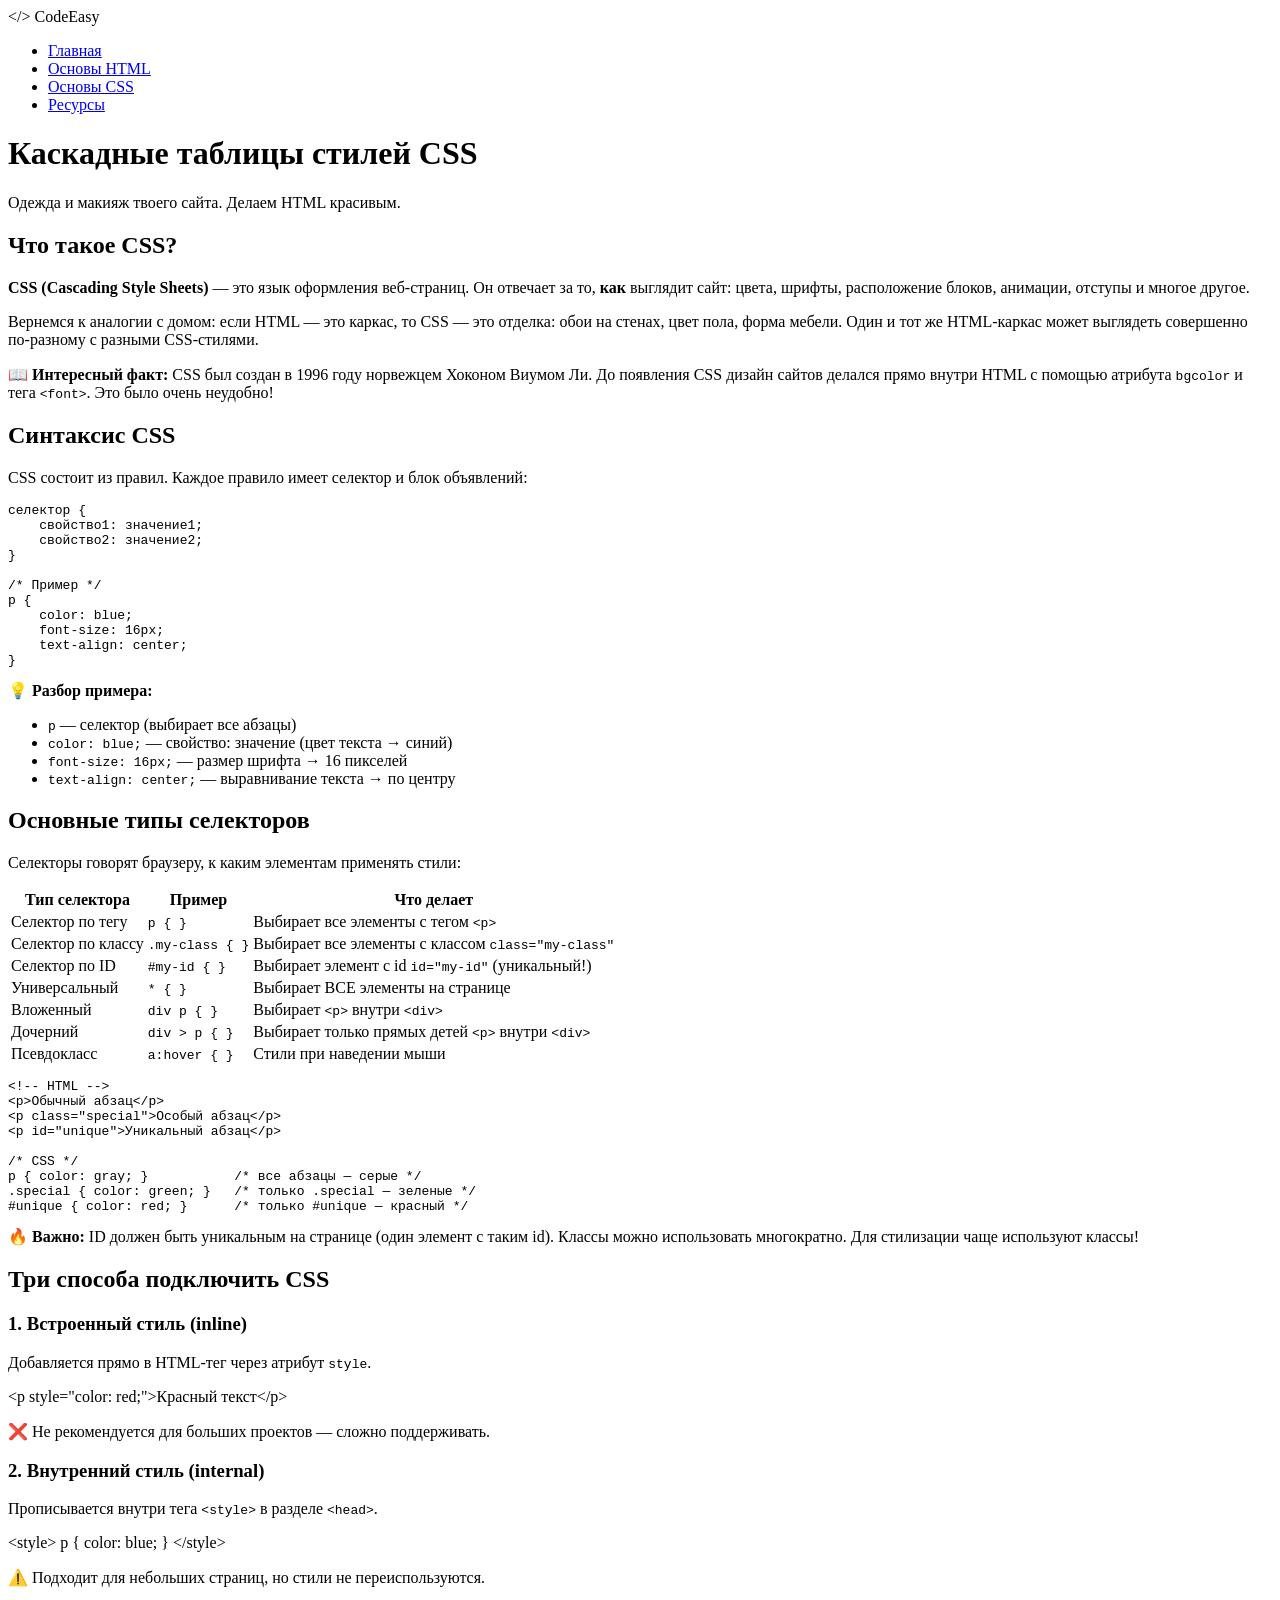
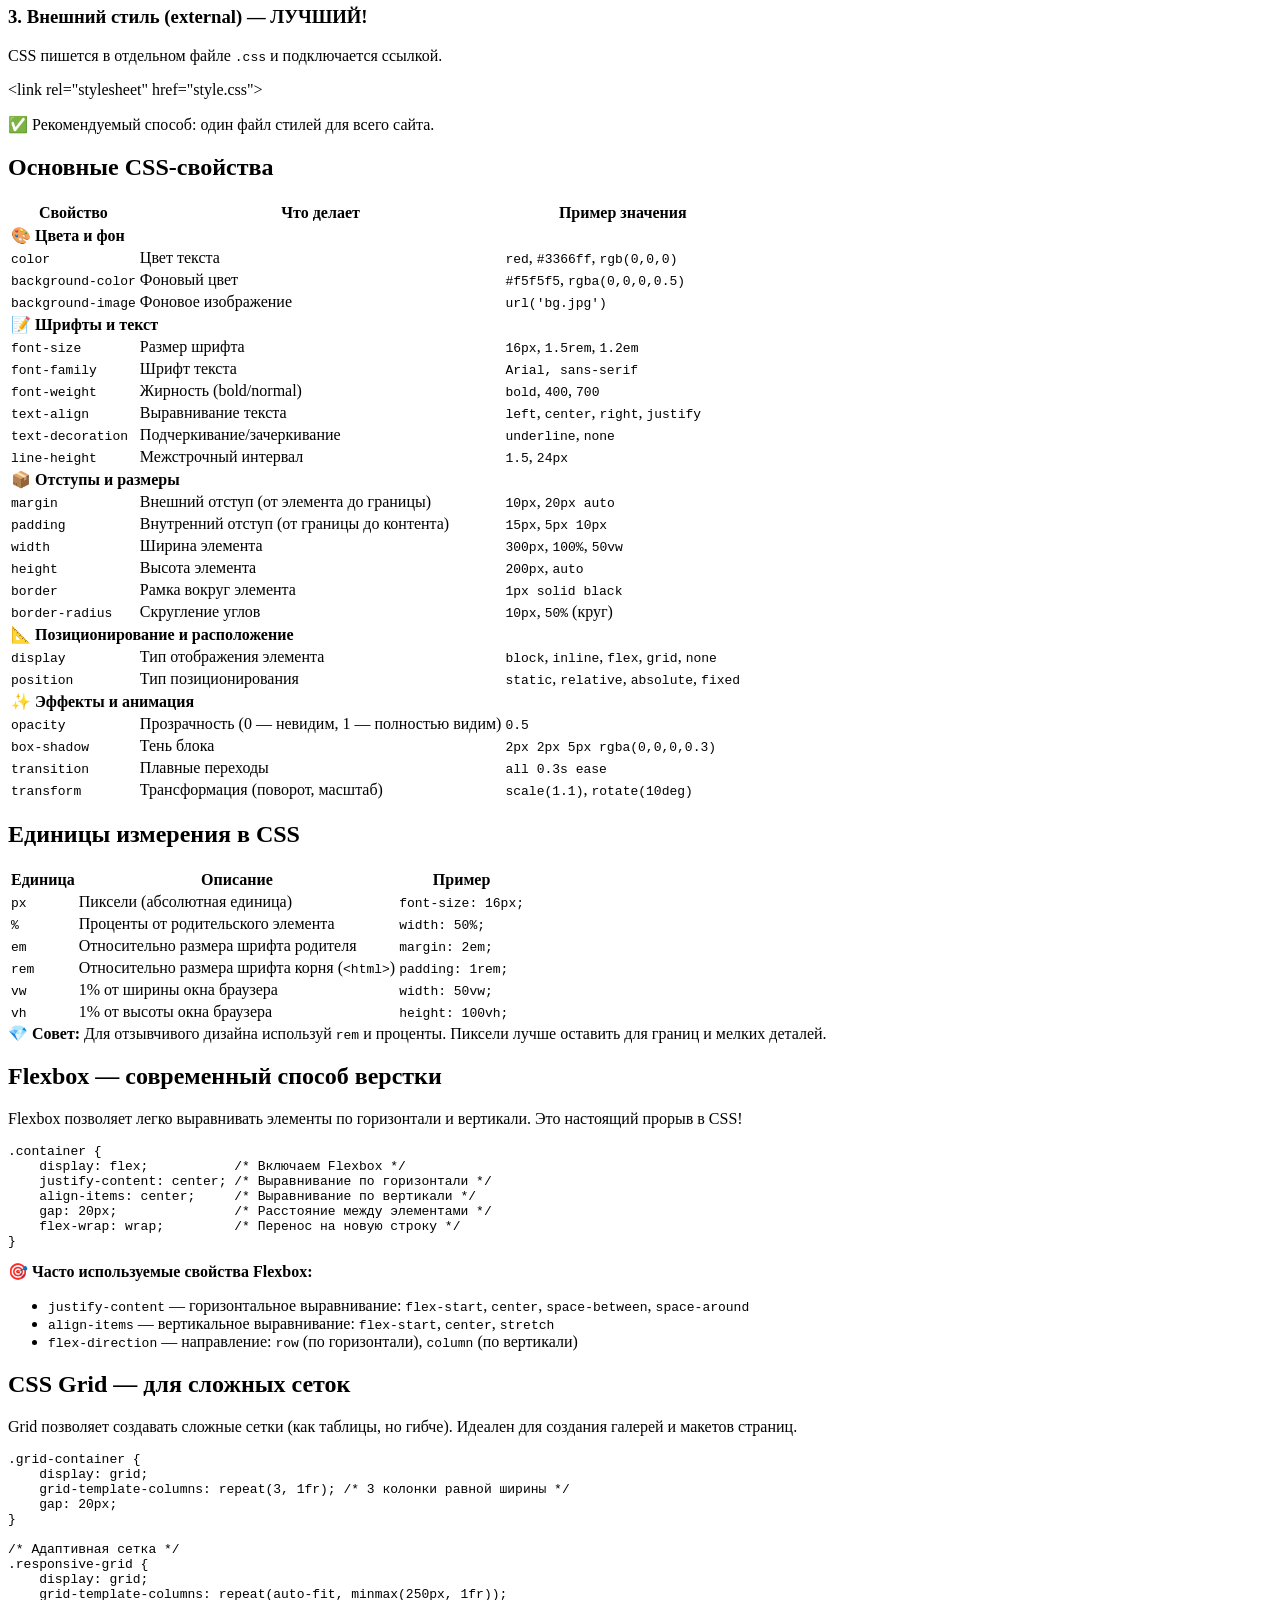
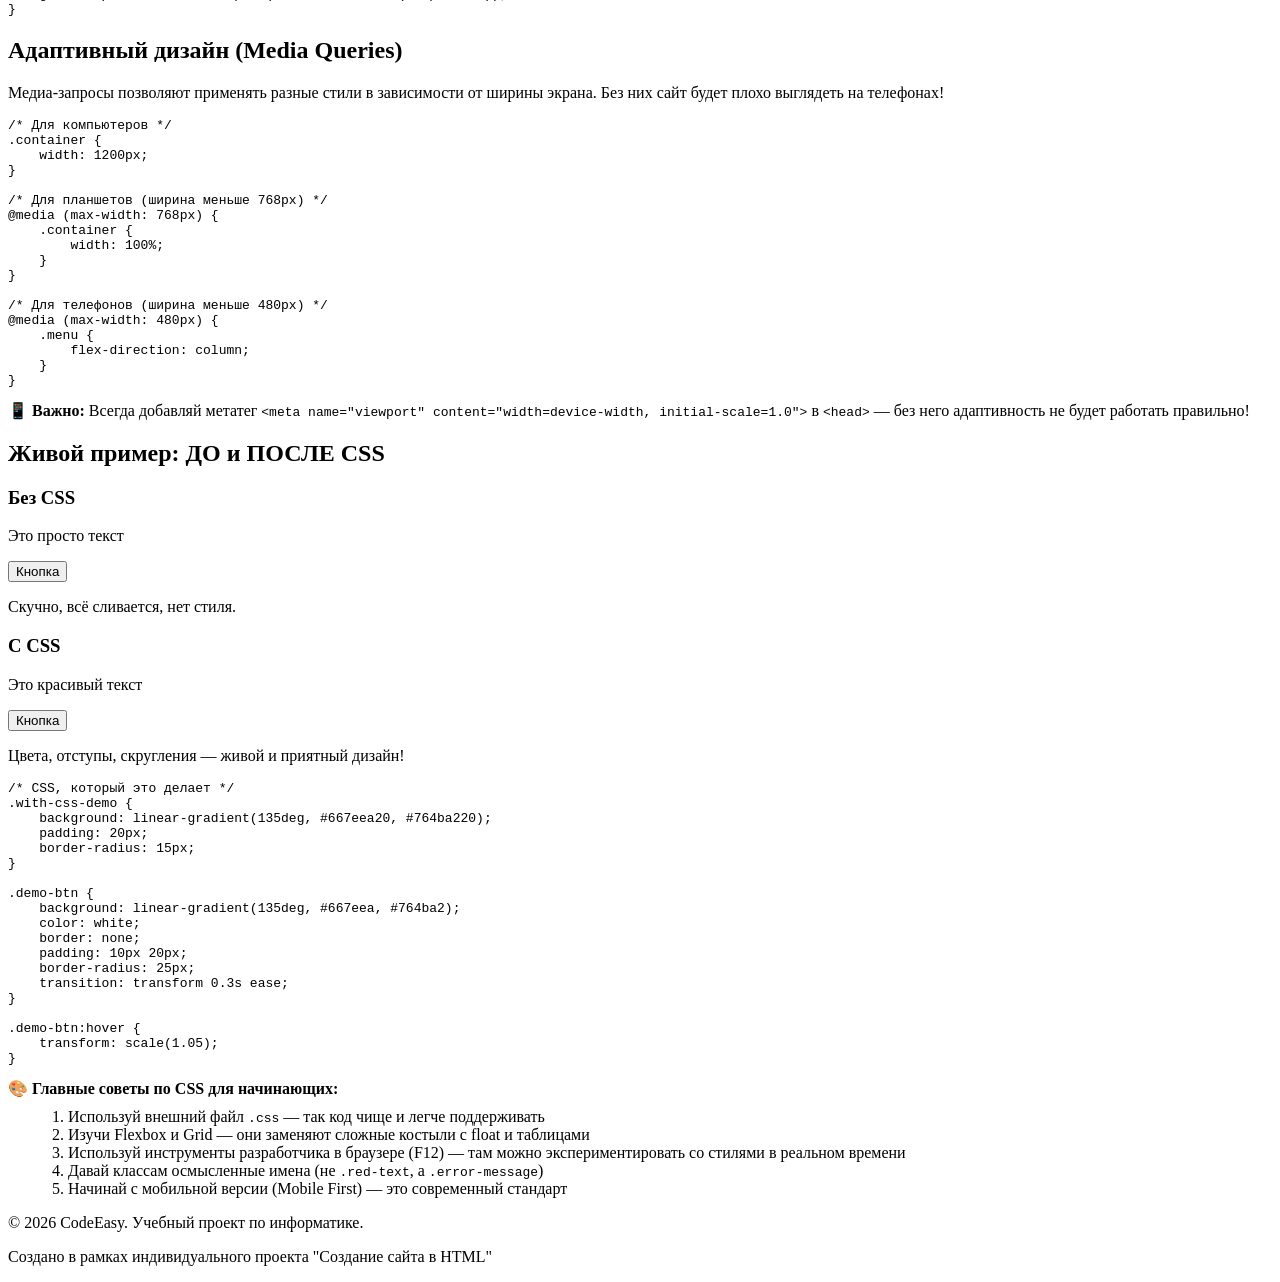
==== css-basics.html @ f3767b98 "Add files via upload" ====
<!DOCTYPE html>
<html lang="ru">
<head>
    <meta charset="UTF-8">
    <meta name="viewport" content="width=device-width, initial-scale=1.0">
    <title>Основы CSS — How to Code</title>
    <link rel="stylesheet" href="css/style.css">
    <link href="https://fonts.googleapis.com/css2?family=Inter:wght@300;400;500;600;700;800&family=Fira+Code:wght@400;500;600&display=swap" rel="stylesheet">
</head>
<body>
    <header>
        <div class="container">
            <div class="logo">
                <span class="logo-code">&lt;/&gt;</span>
                <span class="logo-text">CodeEasy</span>
            </div>
            <nav>
                <ul>
                    <li><a href="index.html">Главная</a></li>
                    <li><a href="html-basics.html">Основы HTML</a></li>
                    <li><a href="css-basics.html" class="active">Основы CSS</a></li>
                    <li><a href="resources.html">Ресурсы</a></li>
                </ul>
            </nav>
        </div>
    </header>

    <main>
        <div class="container">
            <div class="page-header">
                <h1>Каскадные таблицы стилей <span class="highlight">CSS</span></h1>
                <p class="page-subtitle">Одежда и макияж твоего сайта. Делаем HTML красивым.</p>
            </div>

            <!-- ===== ЧАСТЬ 1: ВВЕДЕНИЕ ===== -->
            <section class="content-section">
                <h2>Что такое CSS?</h2>
                <p><strong>CSS (Cascading Style Sheets)</strong> — это язык оформления веб-страниц. Он отвечает за то, <strong>как</strong> выглядит сайт: цвета, шрифты, расположение блоков, анимации, отступы и многое другое.</p>
                <p>Вернемся к аналогии с домом: если HTML — это каркас, то CSS — это отделка: обои на стенах, цвет пола, форма мебели. Один и тот же HTML-каркас может выглядеть совершенно по-разному с разными CSS-стилями.</p>
                <div class="info-box">
                    <strong>📖 Интересный факт:</strong> CSS был создан в 1996 году норвежцем Хоконом Виумом Ли. До появления CSS дизайн сайтов делался прямо внутри HTML с помощью атрибута <code>bgcolor</code> и тега <code>&lt;font&gt;</code>. Это было очень неудобно!
                </div>
            </section>

            <!-- ===== ЧАСТЬ 2: СИНТАКСИС CSS ===== -->
            <section class="content-section">
                <h2>Синтаксис CSS</h2>
                <p>CSS состоит из правил. Каждое правило имеет селектор и блок объявлений:</p>
                <div class="code-block">
                    <pre><code>селектор {
    свойство1: значение1;
    свойство2: значение2;
}

/* Пример */
p {
    color: blue;
    font-size: 16px;
    text-align: center;
}</code></pre>
                </div>
                <div class="info-box">
                    <strong>💡 Разбор примера:</strong>
                    <ul>
                        <li><code>p</code> — селектор (выбирает все абзацы)</li>
                        <li><code>color: blue;</code> — свойство: значение (цвет текста → синий)</li>
                        <li><code>font-size: 16px;</code> — размер шрифта → 16 пикселей</li>
                        <li><code>text-align: center;</code> — выравнивание текста → по центру</li>
                    </ul>
                </div>
            </section>

            <!-- ===== ЧАСТЬ 3: ТИПЫ СЕЛЕКТОРОВ ===== -->
            <section class="content-section">
                <h2>Основные типы селекторов</h2>
                <p>Селекторы говорят браузеру, к каким элементам применять стили:</p>
                <div class="table-wrapper">
                    <table class="tag-table">
                        <thead>
                            <tr><th>Тип селектора</th><th>Пример</th><th>Что делает</th></tr>
                        </thead>
                        <tbody>
                            <tr><td>Селектор по тегу</td><td><code>p { }</code></td><td>Выбирает все элементы с тегом <code>&lt;p&gt;</code></td></tr>
                            <tr><td>Селектор по классу</td><td><code>.my-class { }</code></td><td>Выбирает все элементы с классом <code>class="my-class"</code></td></tr>
                            <tr><td>Селектор по ID</td><td><code>#my-id { }</code></td><td>Выбирает элемент с id <code>id="my-id"</code> (уникальный!)</td></tr>
                            <tr><td>Универсальный</td><td><code>* { }</code></td><td>Выбирает ВСЕ элементы на странице</td></tr>
                            <tr><td>Вложенный</td><td><code>div p { }</code></td><td>Выбирает <code>&lt;p&gt;</code> внутри <code>&lt;div&gt;</code></td></tr>
                            <tr><td>Дочерний</td><td><code>div > p { }</code></td><td>Выбирает только прямых детей <code>&lt;p&gt;</code> внутри <code>&lt;div&gt;</code></td></tr>
                            <tr><td>Псевдокласс</td><td><code>a:hover { }</code></td><td>Стили при наведении мыши</td></tr>
                        </tbody>
                    </table>
                </div>
                <div class="code-block">
                    <pre><code>&lt;!-- HTML --&gt;
&lt;p&gt;Обычный абзац&lt;/p&gt;
&lt;p class="special"&gt;Особый абзац&lt;/p&gt;
&lt;p id="unique"&gt;Уникальный абзац&lt;/p&gt;

/* CSS */
p { color: gray; }           /* все абзацы — серые */
.special { color: green; }   /* только .special — зеленые */
#unique { color: red; }      /* только #unique — красный */</code></pre>
                </div>
                <div class="tip-box">
                    <strong>🔥 Важно:</strong> ID должен быть уникальным на странице (один элемент с таким id). Классы можно использовать многократно. Для стилизации чаще используют классы!
                </div>
            </section>

            <!-- ===== ЧАСТЬ 4: СПОСОБЫ ПОДКЛЮЧЕНИЯ ===== -->
            <section class="content-section">
                <h2>Три способа подключить CSS</h2>
                <div class="methods-grid">
                    <div class="method-card">
                        <h3>1. Встроенный стиль (inline)</h3>
                        <p>Добавляется прямо в HTML-тег через атрибут <code>style</code>.</p>
                        <div class="mini-code">&lt;p style="color: red;"&gt;Красный текст&lt;/p&gt;</div>
                        <p class="method-note">❌ Не рекомендуется для больших проектов — сложно поддерживать.</p>
                    </div>
                    <div class="method-card">
                        <h3>2. Внутренний стиль (internal)</h3>
                        <p>Прописывается внутри тега <code>&lt;style&gt;</code> в разделе <code>&lt;head&gt;</code>.</p>
                        <div class="mini-code">&lt;style&gt; p { color: blue; } &lt;/style&gt;</div>
                        <p class="method-note">⚠️ Подходит для небольших страниц, но стили не переиспользуются.</p>
                    </div>
                    <div class="method-card">
                        <h3>3. Внешний стиль (external) — ЛУЧШИЙ!</h3>
                        <p>CSS пишется в отдельном файле <code>.css</code> и подключается ссылкой.</p>
                        <div class="mini-code">&lt;link rel="stylesheet" href="style.css"&gt;</div>
                        <p class="method-note">✅ Рекомендуемый способ: один файл стилей для всего сайта.</p>
                    </div>
                </div>
            </section>

            <!-- ===== ЧАСТЬ 5: ОСНОВНЫЕ СВОЙСТВА (РАСШИРЕННАЯ ТАБЛИЦА) ===== -->
            <section class="content-section">
                <h2>Основные CSS-свойства</h2>
                <div class="table-wrapper">
                    <table class="tag-table">
                        <thead>
                            <tr><th>Свойство</th><th>Что делает</th><th>Пример значения</th></tr>
                        </thead>
                        <tbody>
                            <tr class="table-section"><td colspan="3"><strong>🎨 Цвета и фон</strong></td></tr>
                            <tr><td><code>color</code></td><td>Цвет текста</td><td><code>red</code>, <code>#3366ff</code>, <code>rgb(0,0,0)</code></td></tr>
                            <tr><td><code>background-color</code></td><td>Фоновый цвет</td><td><code>#f5f5f5</code>, <code>rgba(0,0,0,0.5)</code></td></tr>
                            <tr><td><code>background-image</code></td><td>Фоновое изображение</td><td><code>url('bg.jpg')</code></td></tr>
                            
                            <tr class="table-section"><td colspan="3"><strong>📝 Шрифты и текст</strong></td></tr>
                            <tr><td><code>font-size</code></td><td>Размер шрифта</td><td><code>16px</code>, <code>1.5rem</code>, <code>1.2em</code></td></tr>
                            <tr><td><code>font-family</code></td><td>Шрифт текста</td><td><code>Arial, sans-serif</code></td></tr>
                            <tr><td><code>font-weight</code></td><td>Жирность (bold/normal)</td><td><code>bold</code>, <code>400</code>, <code>700</code></td></tr>
                            <tr><td><code>text-align</code></td><td>Выравнивание текста</td><td><code>left</code>, <code>center</code>, <code>right</code>, <code>justify</code></td></tr>
                            <tr><td><code>text-decoration</code></td><td>Подчеркивание/зачеркивание</td><td><code>underline</code>, <code>none</code></td></tr>
                            <tr><td><code>line-height</code></td><td>Межстрочный интервал</td><td><code>1.5</code>, <code>24px</code></td></tr>
                            
                            <tr class="table-section"><td colspan="3"><strong>📦 Отступы и размеры</strong></td></tr>
                            <tr><td><code>margin</code></td><td>Внешний отступ (от элемента до границы)</td><td><code>10px</code>, <code>20px auto</code></td></tr>
                            <tr><td><code>padding</code></td><td>Внутренний отступ (от границы до контента)</td><td><code>15px</code>, <code>5px 10px</code></td></tr>
                            <tr><td><code>width</code></td><td>Ширина элемента</td><td><code>300px</code>, <code>100%</code>, <code>50vw</code></td></tr>
                            <tr><td><code>height</code></td><td>Высота элемента</td><td><code>200px</code>, <code>auto</code></td></tr>
                            <tr><td><code>border</code></td><td>Рамка вокруг элемента</td><td><code>1px solid black</code></td></tr>
                            <tr><td><code>border-radius</code></td><td>Скругление углов</td><td><code>10px</code>, <code>50%</code> (круг)</td></tr>
                            
                            <tr class="table-section"><td colspan="3"><strong>📐 Позиционирование и расположение</strong></td></tr>
                            <tr><td><code>display</code></td><td>Тип отображения элемента</td><td><code>block</code>, <code>inline</code>, <code>flex</code>, <code>grid</code>, <code>none</code></td></tr>
                            <tr><td><code>position</code></td><td>Тип позиционирования</td><td><code>static</code>, <code>relative</code>, <code>absolute</code>, <code>fixed</code></td></tr>
                            
                            <tr class="table-section"><td colspan="3"><strong>✨ Эффекты и анимация</strong></td></tr>
                            <tr><td><code>opacity</code></td><td>Прозрачность (0 — невидим, 1 — полностью видим)</td><td><code>0.5</code></td></tr>
                            <tr><td><code>box-shadow</code></td><td>Тень блока</td><td><code>2px 2px 5px rgba(0,0,0,0.3)</code></td></tr>
                            <tr><td><code>transition</code></td><td>Плавные переходы</td><td><code>all 0.3s ease</code></td></tr>
                            <tr><td><code>transform</code></td><td>Трансформация (поворот, масштаб)</td><td><code>scale(1.1)</code>, <code>rotate(10deg)</code></td></tr>
                        </tbody>
                    </table>
                </div>
            </section>

            <!-- ===== ЧАСТЬ 6: ЕДИНИЦЫ ИЗМЕРЕНИЯ ===== -->
            <section class="content-section">
                <h2>Единицы измерения в CSS</h2>
                <div class="table-wrapper">
                    <table class="tag-table">
                        <thead><tr><th>Единица</th><th>Описание</th><th>Пример</th></tr></thead>
                        <tbody>
                            <tr><td><code>px</code></td><td>Пиксели (абсолютная единица)</td><td><code>font-size: 16px;</code></td></tr>
                            <tr><td><code>%</code></td><td>Проценты от родительского элемента</td><td><code>width: 50%;</code></td></tr>
                            <tr><td><code>em</code></td><td>Относительно размера шрифта родителя</td><td><code>margin: 2em;</code></td></tr>
                            <tr><td><code>rem</code></td><td>Относительно размера шрифта корня (<code>&lt;html&gt;</code>)</td><td><code>padding: 1rem;</code></td></tr>
                            <tr><td><code>vw</code></td><td>1% от ширины окна браузера</td><td><code>width: 50vw;</code></td></tr>
                            <tr><td><code>vh</code></td><td>1% от высоты окна браузера</td><td><code>height: 100vh;</code></td></tr>
                        </tbody>
                    </table>
                </div>
                <div class="tip-box">
                    <strong>💎 Совет:</strong> Для отзывчивого дизайна используй <code>rem</code> и проценты. Пиксели лучше оставить для границ и мелких деталей.
                </div>
            </section>

            <!-- ===== ЧАСТЬ 7: FLEXBOX ===== -->
            <section class="content-section">
                <h2>Flexbox — современный способ верстки</h2>
                <p>Flexbox позволяет легко выравнивать элементы по горизонтали и вертикали. Это настоящий прорыв в CSS!</p>
                <div class="code-block">
                    <pre><code>.container {
    display: flex;           /* Включаем Flexbox */
    justify-content: center; /* Выравнивание по горизонтали */
    align-items: center;     /* Выравнивание по вертикали */
    gap: 20px;               /* Расстояние между элементами */
    flex-wrap: wrap;         /* Перенос на новую строку */
}</code></pre>
                </div>
                <div class="info-box">
                    <strong>🎯 Часто используемые свойства Flexbox:</strong>
                    <ul>
                        <li><code>justify-content</code> — горизонтальное выравнивание: <code>flex-start</code>, <code>center</code>, <code>space-between</code>, <code>space-around</code></li>
                        <li><code>align-items</code> — вертикальное выравнивание: <code>flex-start</code>, <code>center</code>, <code>stretch</code></li>
                        <li><code>flex-direction</code> — направление: <code>row</code> (по горизонтали), <code>column</code> (по вертикали)</li>
                    </ul>
                </div>
            </section>

            <!-- ===== ЧАСТЬ 8: CSS GRID ===== -->
            <section class="content-section">
                <h2>CSS Grid — для сложных сеток</h2>
                <p>Grid позволяет создавать сложные сетки (как таблицы, но гибче). Идеален для создания галерей и макетов страниц.</p>
                <div class="code-block">
                    <pre><code>.grid-container {
    display: grid;
    grid-template-columns: repeat(3, 1fr); /* 3 колонки равной ширины */
    gap: 20px;
}

/* Адаптивная сетка */
.responsive-grid {
    display: grid;
    grid-template-columns: repeat(auto-fit, minmax(250px, 1fr));
}</code></pre>
                </div>
            </section>

            <!-- ===== ЧАСТЬ 9: МЕДИА-ЗАПРОСЫ (АДАПТИВНОСТЬ) ===== -->
            <section class="content-section">
                <h2>Адаптивный дизайн (Media Queries)</h2>
                <p>Медиа-запросы позволяют применять разные стили в зависимости от ширины экрана. Без них сайт будет плохо выглядеть на телефонах!</p>
                <div class="code-block">
                    <pre><code>/* Для компьютеров */
.container {
    width: 1200px;
}

/* Для планшетов (ширина меньше 768px) */
@media (max-width: 768px) {
    .container {
        width: 100%;
    }
}

/* Для телефонов (ширина меньше 480px) */
@media (max-width: 480px) {
    .menu {
        flex-direction: column;
    }
}</code></pre>
                </div>
                <div class="tip-box">
                    <strong>📱 Важно:</strong> Всегда добавляй метатег <code>&lt;meta name="viewport" content="width=device-width, initial-scale=1.0"&gt;</code> в <code>&lt;head&gt;</code> — без него адаптивность не будет работать правильно!
                </div>
            </section>

            <!-- ===== ЧАСТЬ 10: ПРИМЕР ===== -->
            <section class="content-section">
                <h2>Живой пример: ДО и ПОСЛЕ CSS</h2>
                <div class="example-before-after">
                    <div class="example-card">
                        <h3>Без CSS</h3>
                        <div class="no-css-demo">
                            <p>Это просто текст</p>
                            <button>Кнопка</button>
                        </div>
                        <p class="example-note">Скучно, всё сливается, нет стиля.</p>
                    </div>
                    <div class="example-card">
                        <h3>С CSS</h3>
                        <div class="with-css-demo">
                            <p>Это красивый текст</p>
                            <button class="demo-btn">Кнопка</button>
                        </div>
                        <p class="example-note">Цвета, отступы, скругления — живой и приятный дизайн!</p>
                    </div>
                </div>
                <div class="code-block">
                    <pre><code>/* CSS, который это делает */
.with-css-demo {
    background: linear-gradient(135deg, #667eea20, #764ba220);
    padding: 20px;
    border-radius: 15px;
}

.demo-btn {
    background: linear-gradient(135deg, #667eea, #764ba2);
    color: white;
    border: none;
    padding: 10px 20px;
    border-radius: 25px;
    transition: transform 0.3s ease;
}

.demo-btn:hover {
    transform: scale(1.05);
}</code></pre>
                </div>
            </section>

            <!-- ===== ЧАСТЬ 11: ИТОГОВЫЙ СОВЕТ ===== -->
            <section class="content-section">
                <div class="tip-box">
                    <strong>🎨 Главные советы по CSS для начинающих:</strong>
                    <ol style="margin-top: 10px; margin-left: 20px;">
                        <li>Используй внешний файл <code>.css</code> — так код чище и легче поддерживать</li>
                        <li>Изучи Flexbox и Grid — они заменяют сложные костыли с float и таблицами</li>
                        <li>Используй инструменты разработчика в браузере (F12) — там можно экспериментировать со стилями в реальном времени</li>
                        <li>Давай классам осмысленные имена (не <code>.red-text</code>, а <code>.error-message</code>)</li>
                        <li>Начинай с мобильной версии (Mobile First) — это современный стандарт</li>
                    </ol>
                </div>
            </section>
        </div>
    </main>

    <footer>
        <div class="container">
            <p>© 2026 CodeEasy. Учебный проект по информатике.</p>
            <p>Создано в рамках индивидуального проекта "Создание сайта в HTML"</p>
        </div>
    </footer>
</body>
</html>
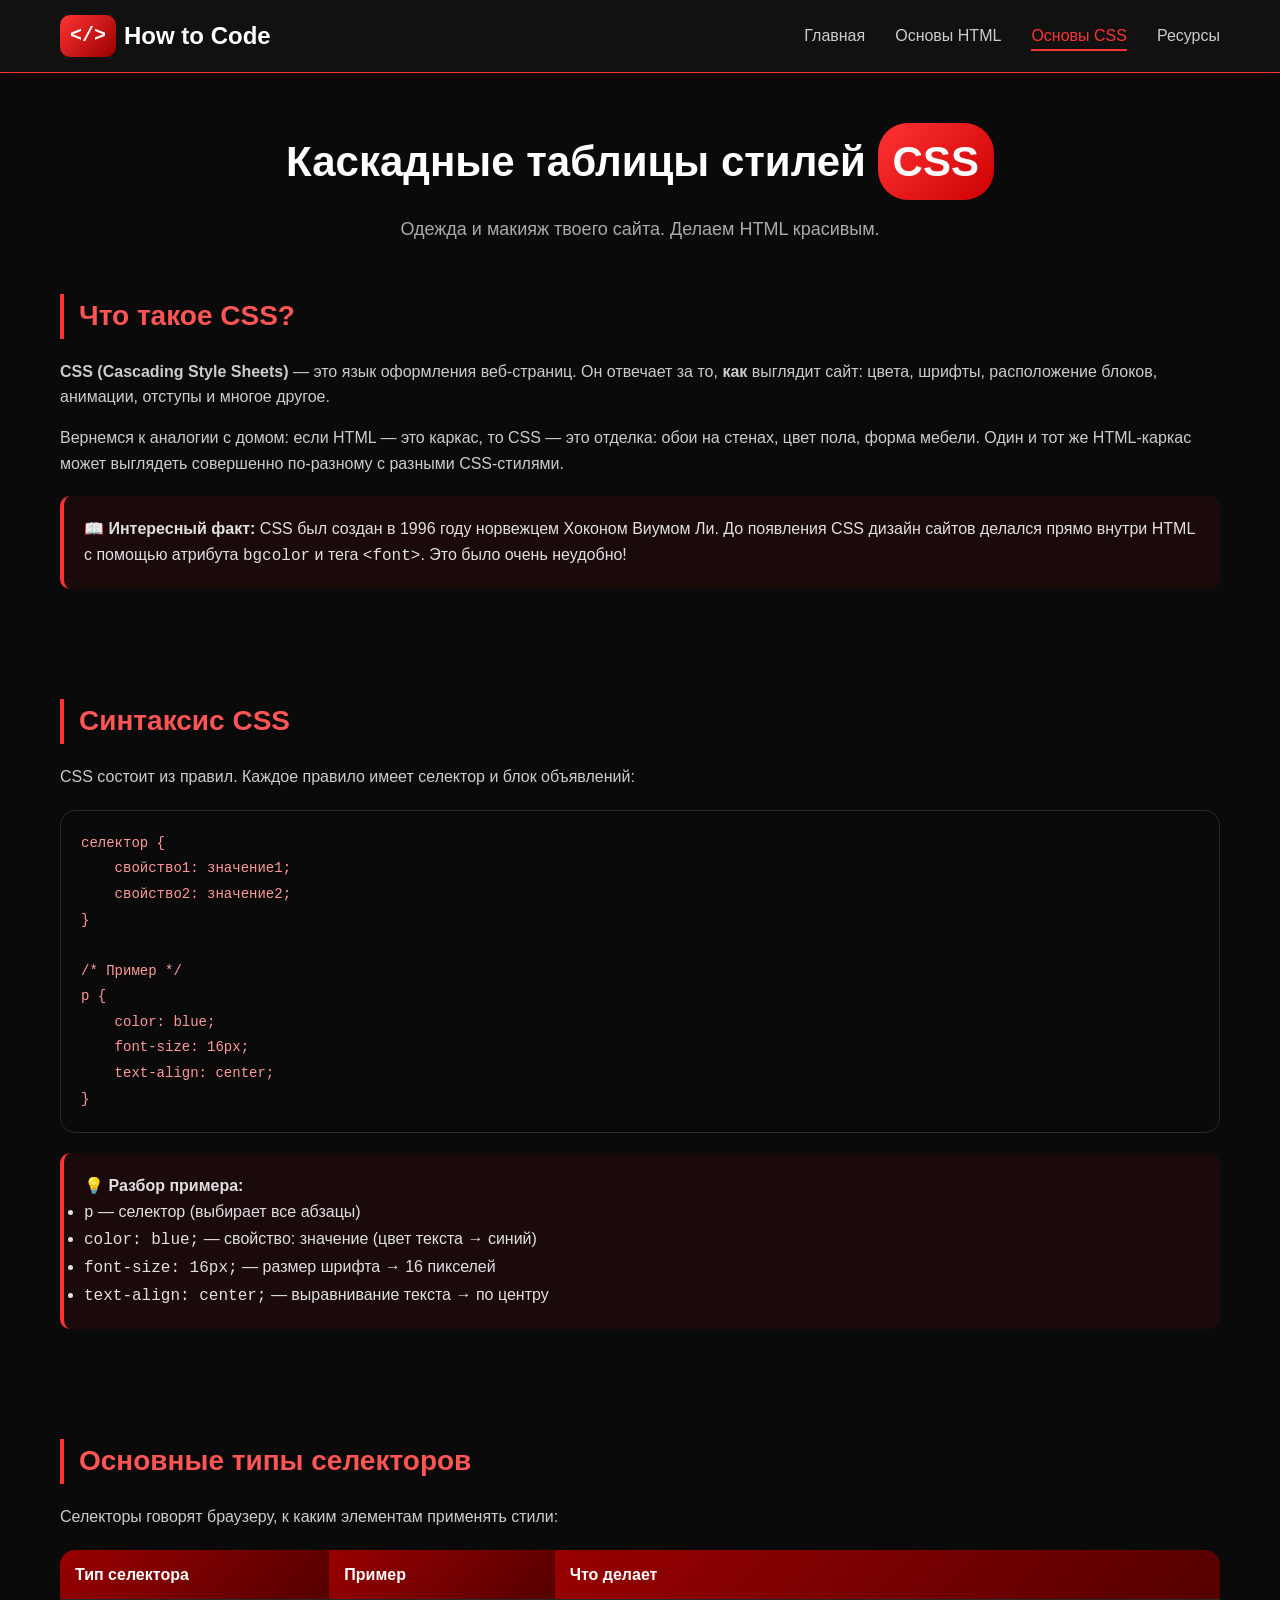
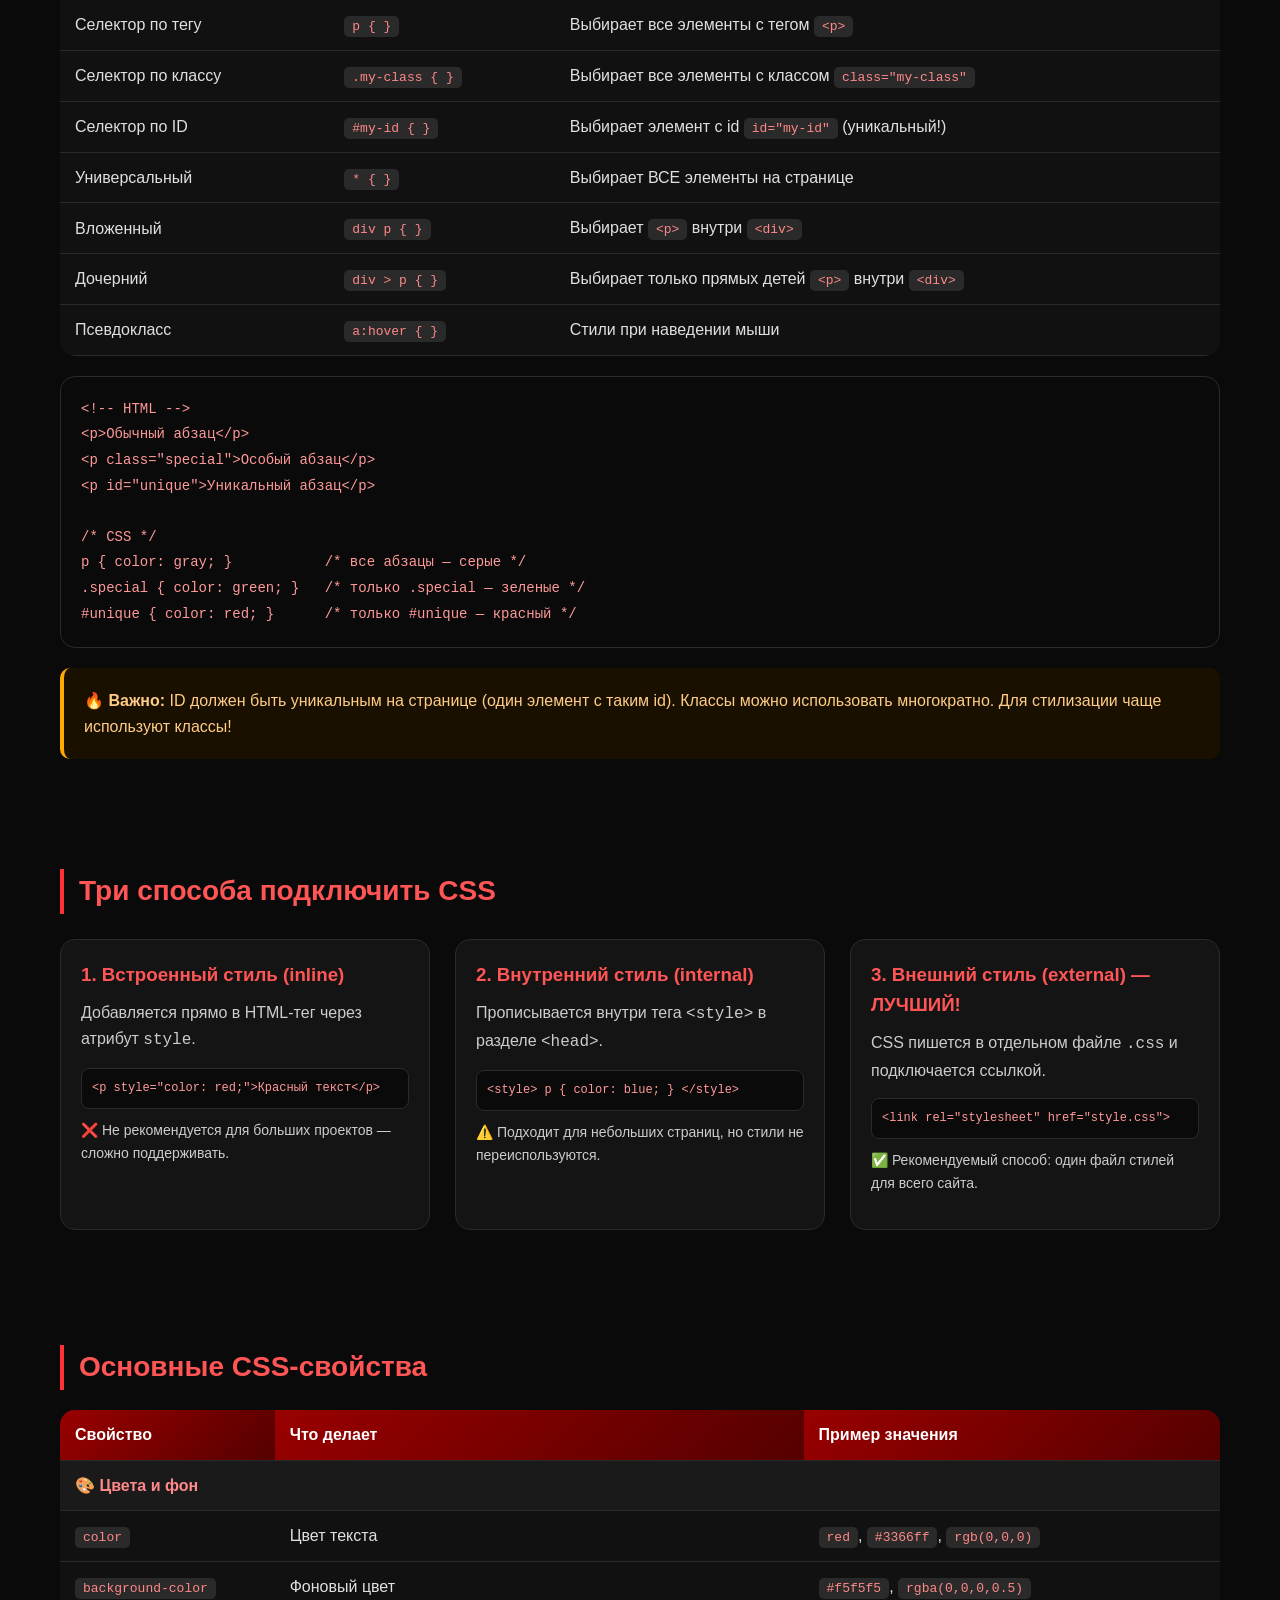
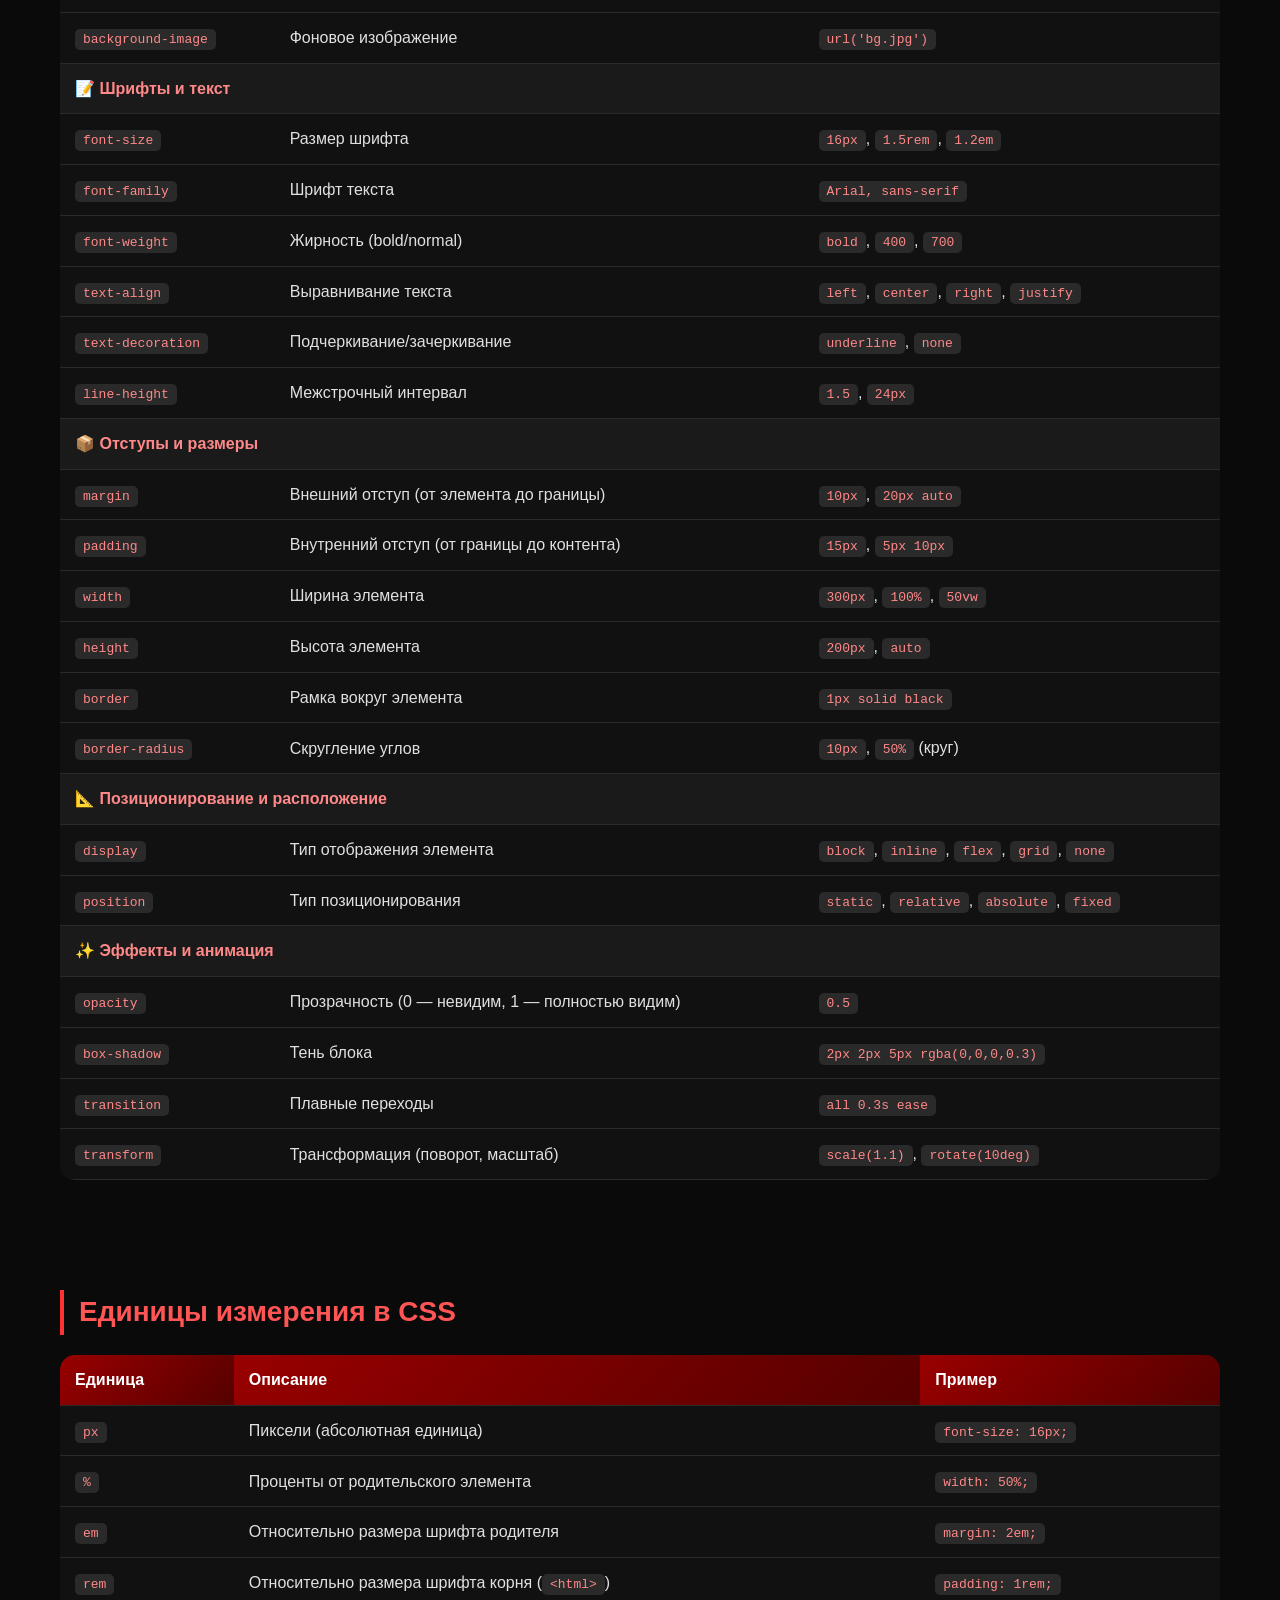
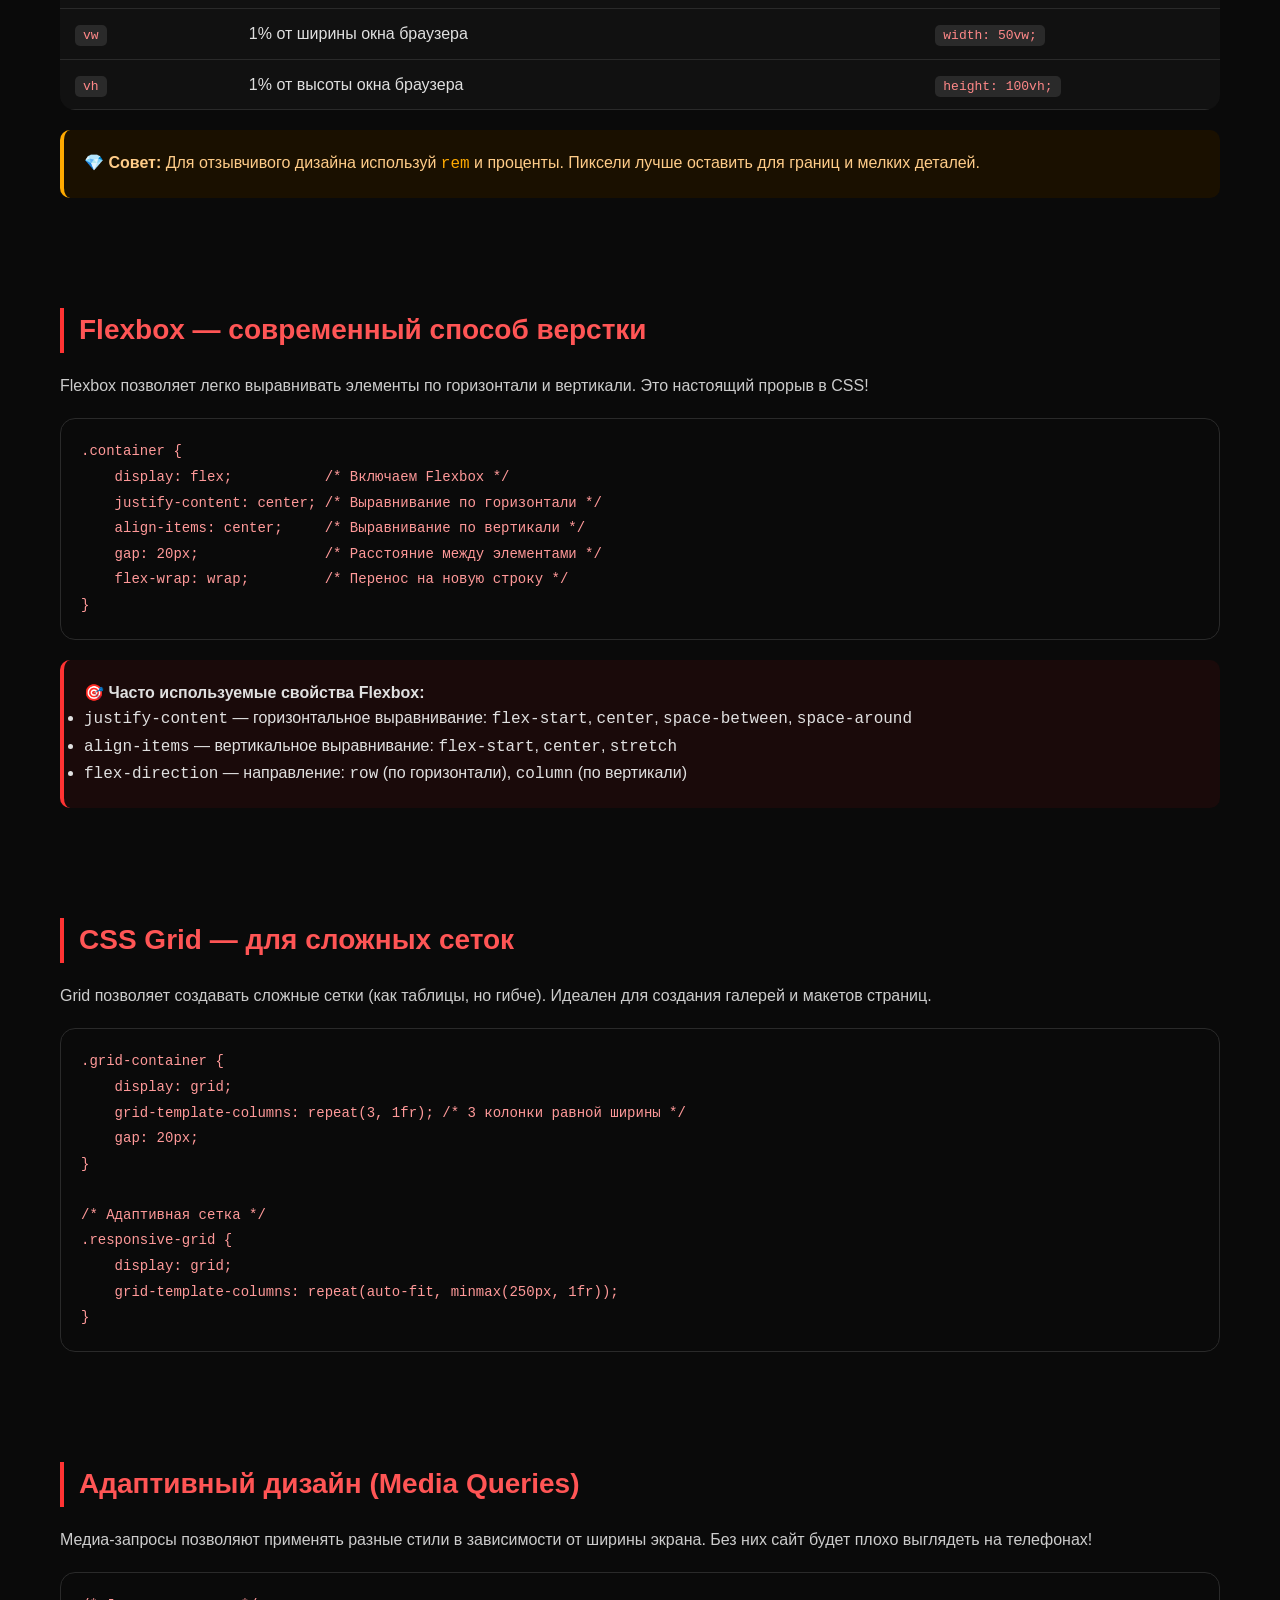
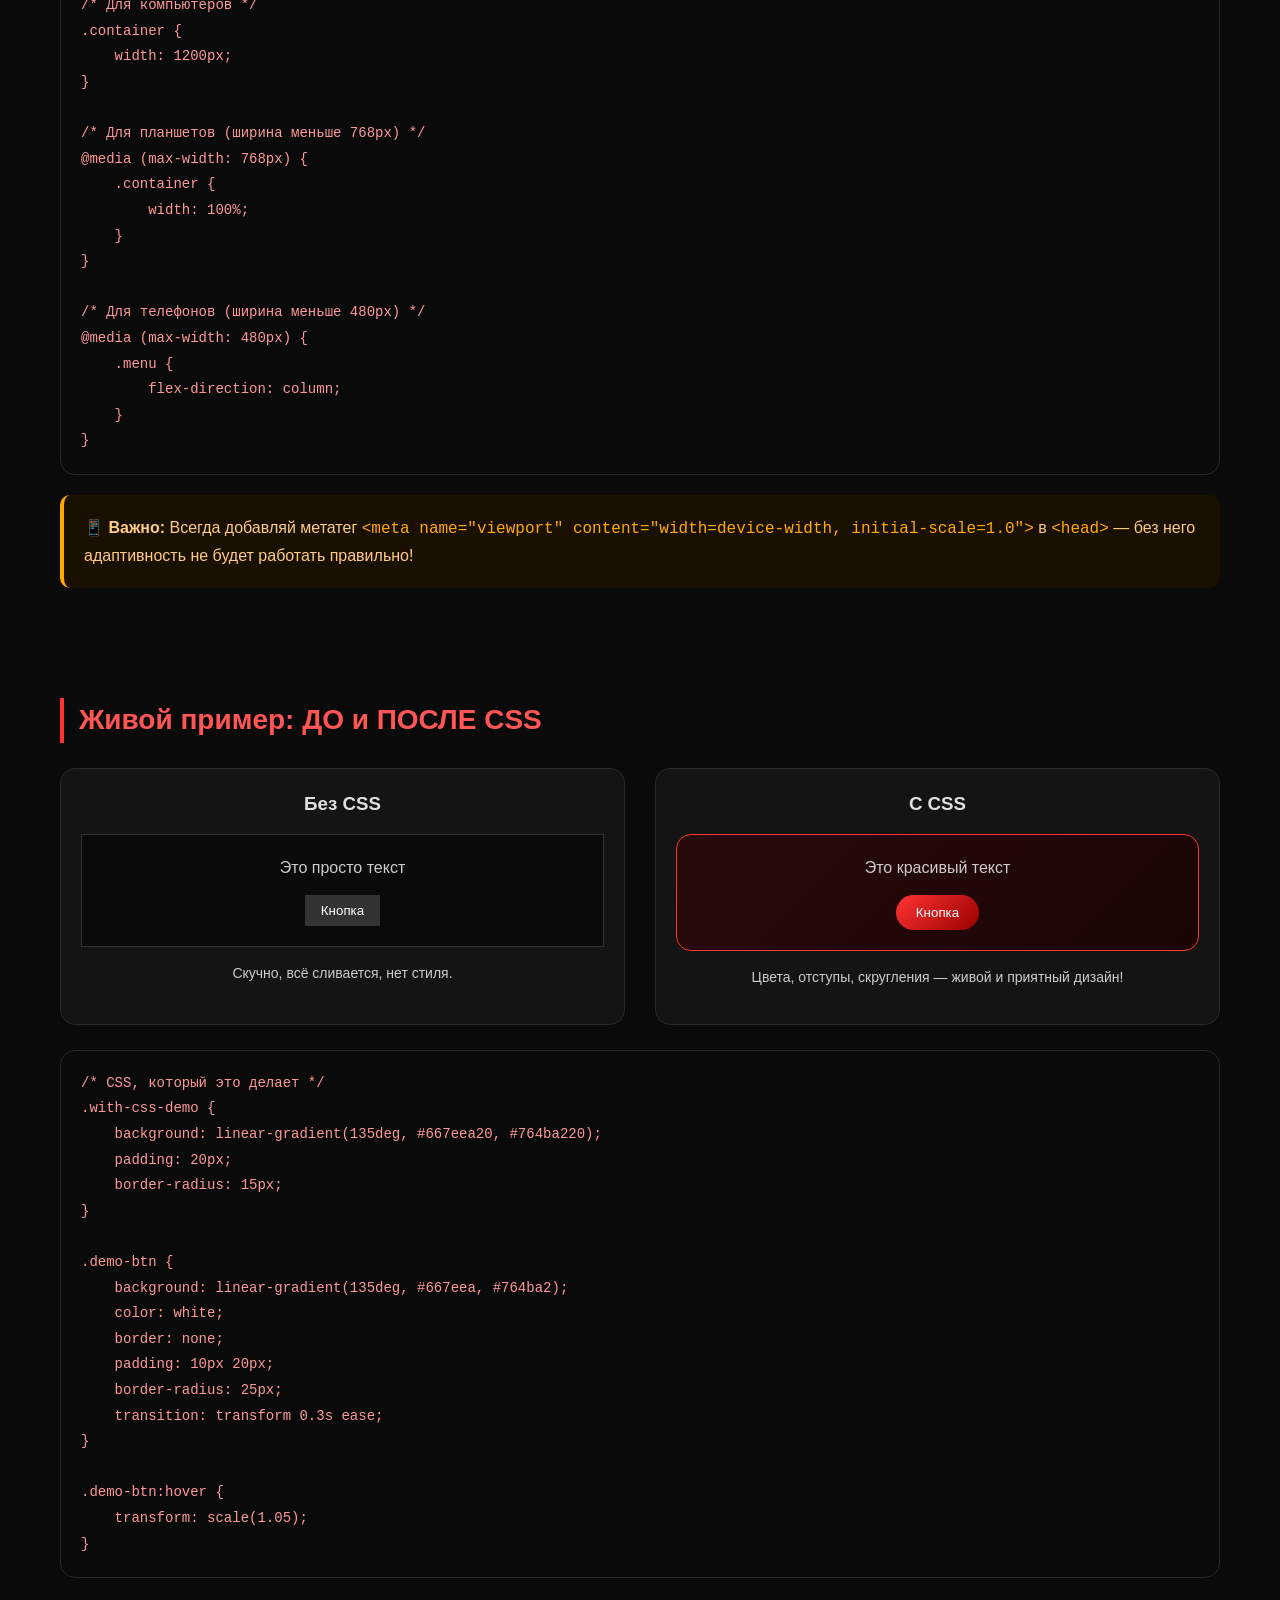
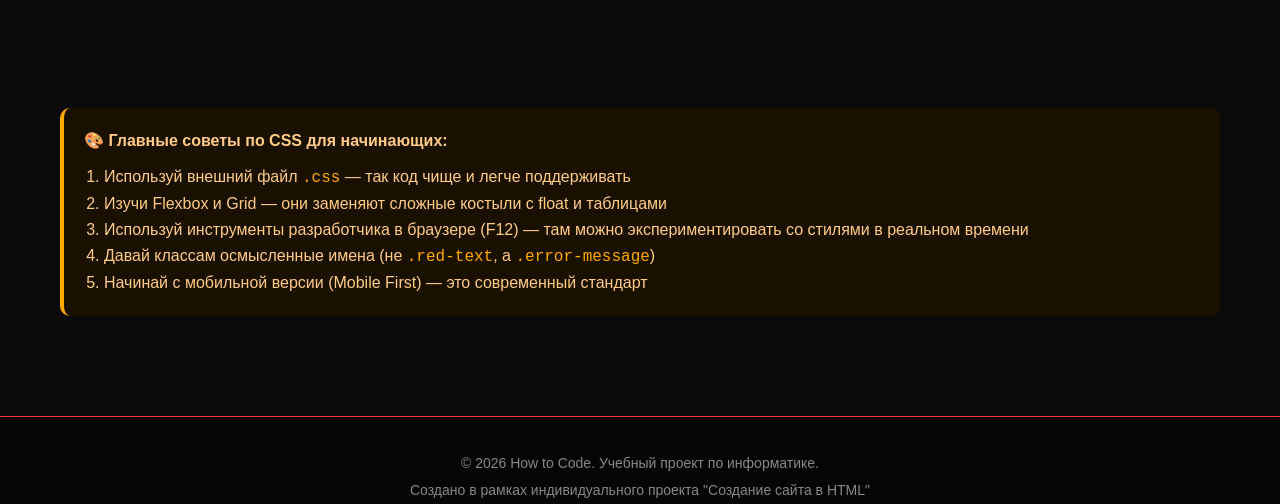
==== commit c1de56b3: "Add files via upload" ====
--- a/css-basics.html
+++ b/css-basics.html
@@ -12,7 +12,7 @@
         <div class="container">
             <div class="logo">
                 <span class="logo-code">&lt;/&gt;</span>
-                <span class="logo-text">CodeEasy</span>
+                <span class="logo-text">How to Code</span>
             </div>
             <nav>
                 <ul>
@@ -329,7 +329,7 @@
 
     <footer>
         <div class="container">
-            <p>© 2026 CodeEasy. Учебный проект по информатике.</p>
+            <p>© 2026 How to Code. Учебный проект по информатике.</p>
             <p>Создано в рамках индивидуального проекта "Создание сайта в HTML"</p>
         </div>
     </footer>
--- a/css/style.css
+++ b/css/style.css
@@ -0,0 +1,588 @@
+/* ========================================
+   ТЕМНАЯ ТЕМА С КРАСНЫМ ГРАДИЕНТОМ
+   ======================================== */
+
+* {
+    margin: 0;
+    padding: 0;
+    box-sizing: border-box;
+}
+
+body {
+    font-family: 'Inter', sans-serif;
+    font-size: 16px;
+    line-height: 1.6;
+    background-color: #0a0a0a;
+    color: #e0e0e0;
+}
+
+.container {
+    max-width: 1200px;
+    margin: 0 auto;
+    padding: 0 20px;
+}
+
+/* ========================================
+   ШАПКА И НАВИГАЦИЯ
+   ======================================== */
+
+header {
+    background-color: #111111;
+    border-bottom: 1px solid #ff3333;
+    position: sticky;
+    top: 0;
+    z-index: 100;
+    box-shadow: 0 2px 10px rgba(255, 0, 0, 0.1);
+}
+
+header .container {
+    display: flex;
+    justify-content: space-between;
+    align-items: center;
+    padding: 15px 20px;
+}
+
+.logo {
+    display: flex;
+    align-items: center;
+    gap: 8px;
+    font-size: 24px;
+    font-weight: 700;
+}
+
+.logo-code {
+    background: linear-gradient(135deg, #ff3333 0%, #990000 100%);
+    color: white;
+    padding: 5px 10px;
+    border-radius: 10px;
+    font-family: 'Fira Code', monospace;
+    font-size: 20px;
+}
+
+.logo-text {
+    color: #ffffff;
+}
+
+nav ul {
+    display: flex;
+    list-style: none;
+    gap: 30px;
+}
+
+nav a {
+    text-decoration: none;
+    color: #cccccc;
+    font-weight: 500;
+    transition: color 0.3s ease;
+}
+
+nav a:hover {
+    color: #ff5555;
+}
+
+nav a.active {
+    color: #ff3333;
+    border-bottom: 2px solid #ff3333;
+    padding-bottom: 5px;
+}
+
+/* ========================================
+   ГЛАВНАЯ СТРАНИЦА (HERO + ADVANTAGES)
+   ======================================== */
+
+.hero {
+    background: linear-gradient(135deg, #1a0000 0%, #330000 50%, #1a0000 100%);
+    color: white;
+    text-align: center;
+    padding: 80px 20px;
+    border-radius: 0 0 30px 30px;
+    border-bottom: 2px solid #ff3333;
+}
+
+.hero-title {
+    font-size: 48px;
+    font-weight: 800;
+    margin-bottom: 20px;
+}
+
+.highlight {
+    background: linear-gradient(135deg, #ff3333, #cc0000);
+    padding: 5px 15px;
+    border-radius: 30px;
+    display: inline-block;
+    color: white;
+}
+
+.hero-subtitle {
+    font-size: 20px;
+    margin-bottom: 30px;
+    opacity: 0.9;
+    color: #dddddd;
+}
+
+.btn {
+    display: inline-block;
+    padding: 12px 30px;
+    border-radius: 50px;
+    text-decoration: none;
+    font-weight: 600;
+    transition: all 0.3s ease;
+}
+
+.btn-primary {
+    background: linear-gradient(135deg, #ff3333, #cc0000);
+    color: white;
+    border: 1px solid #ff6666;
+}
+
+.btn-primary:hover {
+    transform: translateY(-3px);
+    box-shadow: 0 10px 20px rgba(255, 0, 0, 0.3);
+    background: linear-gradient(135deg, #ff5555, #dd0000);
+}
+
+.advantages {
+    padding: 60px 0;
+}
+
+.section-title {
+    text-align: center;
+    font-size: 32px;
+    margin-bottom: 50px;
+    color: #ffffff;
+}
+
+.cards {
+    display: flex;
+    gap: 30px;
+    justify-content: center;
+    flex-wrap: wrap;
+}
+
+.card {
+    background: #141414;
+    padding: 30px;
+    border-radius: 20px;
+    text-align: center;
+    flex: 1;
+    min-width: 250px;
+    transition: transform 0.3s ease, box-shadow 0.3s ease;
+    border: 1px solid #2a2a2a;
+}
+
+.card:hover {
+    transform: translateY(-10px);
+    box-shadow: 0 15px 30px rgba(255, 0, 0, 0.15);
+    border-color: #ff3333;
+}
+
+.card-icon {
+    font-size: 48px;
+    margin-bottom: 20px;
+}
+
+.card-title {
+    font-size: 22px;
+    margin-bottom: 15px;
+    color: #ff5555;
+}
+
+.card-text {
+    color: #b0b0b0;
+}
+
+.quote-section {
+    background: #0d0d0d;
+    padding: 60px 0;
+    margin: 40px 0;
+    border-top: 1px solid #ff3333;
+    border-bottom: 1px solid #ff3333;
+}
+
+.quote-block {
+    text-align: center;
+    max-width: 700px;
+    margin: 0 auto;
+}
+
+.quote-text {
+    font-size: 24px;
+    font-style: italic;
+    margin-bottom: 15px;
+    color: #ffffff;
+}
+
+.quote-author {
+    font-size: 16px;
+    color: #ff8888;
+}
+
+/* ========================================
+   ВНУТРЕННИЕ СТРАНИЦЫ (HTML, CSS, RESOURCES)
+   ======================================== */
+
+.page-header {
+    text-align: center;
+    padding: 50px 0 30px;
+}
+
+.page-header h1 {
+    font-size: 42px;
+    margin-bottom: 15px;
+    color: #ffffff;
+}
+
+.page-subtitle {
+    font-size: 18px;
+    color: #aaaaaa;
+}
+
+.content-section {
+    margin-bottom: 50px;
+    padding: 20px 0;
+}
+
+.content-section h2 {
+    font-size: 28px;
+    margin-bottom: 20px;
+    color: #ff5555;
+    border-left: 4px solid #ff3333;
+    padding-left: 15px;
+}
+
+.content-section p {
+    margin-bottom: 15px;
+    color: #cccccc;
+}
+
+/* Блоки с кодом */
+.code-block {
+    background: #0a0a0a;
+    border-radius: 15px;
+    padding: 20px;
+    margin: 20px 0;
+    overflow-x: auto;
+    border: 1px solid #2a2a2a;
+}
+
+.code-block pre {
+    margin: 0;
+}
+
+.code-block code {
+    font-family: 'Fira Code', monospace;
+    font-size: 14px;
+    color: #ff9999;
+    line-height: 1.5;
+}
+
+/* Информационные блоки */
+.info-box, .tip-box {
+    background: #1a1a1a;
+    border-left: 4px solid #ff3333;
+    padding: 20px;
+    border-radius: 10px;
+    margin: 20px 0;
+}
+
+.info-box {
+    background: #1a0a0a;
+}
+
+.tip-box {
+    background: #1a1000;
+    border-left-color: #ffaa00;
+    color: #ffcc88;
+}
+
+.tip-box code {
+    color: #ffaa00;
+}
+
+/* Таблицы */
+.table-wrapper {
+    overflow-x: auto;
+    margin: 20px 0;
+}
+
+.tag-table {
+    width: 100%;
+    border-collapse: collapse;
+    background: #111111;
+    border-radius: 15px;
+    overflow: hidden;
+}
+
+.tag-table th,
+.tag-table td {
+    padding: 12px 15px;
+    text-align: left;
+    border-bottom: 1px solid #2a2a2a;
+}
+
+.tag-table th {
+    background: linear-gradient(135deg, #990000, #550000);
+    color: white;
+    font-weight: 600;
+}
+
+.tag-table tr:hover {
+    background: #1a1a1a;
+}
+
+.tag-table code {
+    background: #2a2a2a;
+    padding: 3px 8px;
+    border-radius: 5px;
+    font-family: 'Fira Code', monospace;
+    font-size: 13px;
+    color: #ff8888;
+}
+
+.table-section td {
+    background: #1a1a1a;
+    color: #ff8888;
+}
+
+/* Методы подключения CSS (сетка) */
+.methods-grid {
+    display: grid;
+    grid-template-columns: repeat(auto-fit, minmax(280px, 1fr));
+    gap: 25px;
+    margin: 25px 0;
+}
+
+.method-card {
+    background: #141414;
+    padding: 20px;
+    border-radius: 15px;
+    transition: transform 0.3s ease;
+    border: 1px solid #2a2a2a;
+}
+
+.method-card:hover {
+    transform: translateY(-5px);
+    border-color: #ff3333;
+}
+
+.method-card h3 {
+    margin-bottom: 10px;
+    color: #ff5555;
+}
+
+.mini-code {
+    background: #0a0a0a;
+    color: #ff9999;
+    padding: 10px;
+    border-radius: 8px;
+    font-family: 'Fira Code', monospace;
+    font-size: 12px;
+    margin: 10px 0;
+    overflow-x: auto;
+    border: 1px solid #2a2a2a;
+}
+
+.method-note {
+    font-size: 14px;
+    margin-top: 10px;
+    color: #aaaaaa;
+}
+
+/* Пример ДО и ПОСЛЕ CSS */
+.example-before-after {
+    display: flex;
+    gap: 30px;
+    flex-wrap: wrap;
+    margin: 25px 0;
+}
+
+.example-card {
+    flex: 1;
+    min-width: 250px;
+    background: #141414;
+    padding: 20px;
+    border-radius: 15px;
+    text-align: center;
+    border: 1px solid #2a2a2a;
+}
+
+.no-css-demo {
+    background: #0a0a0a;
+    padding: 20px;
+    margin: 15px 0;
+    border: 1px solid #333333;
+    color: #cccccc;
+}
+
+.no-css-demo button {
+    background: #333333;
+    border: none;
+    padding: 8px 16px;
+    cursor: pointer;
+    color: white;
+}
+
+.with-css-demo {
+    background: linear-gradient(135deg, #2a0a0a, #1a0505);
+    padding: 20px;
+    margin: 15px 0;
+    border-radius: 15px;
+    border: 1px solid #ff3333;
+}
+
+.demo-btn {
+    background: linear-gradient(135deg, #ff3333, #990000);
+    color: white;
+    border: none;
+    padding: 10px 20px;
+    border-radius: 25px;
+    cursor: pointer;
+    transition: transform 0.3s ease;
+}
+
+.demo-btn:hover {
+    transform: scale(1.05);
+    background: linear-gradient(135deg, #ff5555, #bb0000);
+}
+
+.example-note {
+    font-size: 14px;
+    color: #888888;
+    margin-top: 10px;
+}
+
+/* Сетка ресурсов */
+.resources-grid {
+    display: grid;
+    grid-template-columns: repeat(auto-fit, minmax(280px, 1fr));
+    gap: 25px;
+    margin: 25px 0;
+}
+
+.resource-card {
+    background: #141414;
+    padding: 25px;
+    border-radius: 15px;
+    transition: all 0.3s ease;
+    border: 1px solid #2a2a2a;
+}
+
+.resource-card:hover {
+    transform: translateY(-5px);
+    box-shadow: 0 10px 25px rgba(255, 0, 0, 0.1);
+    border-color: #ff3333;
+}
+
+.resource-card h3 {
+    margin-bottom: 10px;
+    color: #ff5555;
+}
+
+.resource-card p {
+    margin-bottom: 15px;
+    color: #b0b0b0;
+}
+
+.resource-link {
+    display: inline-block;
+    color: #ff5555;
+    text-decoration: none;
+    font-weight: 600;
+}
+
+.resource-link:hover {
+    color: #ff8888;
+    text-decoration: underline;
+}
+
+/* ========================================
+   ПОДВАЛ
+   ======================================== */
+
+footer {
+    background: #050505;
+    color: #888888;
+    text-align: center;
+    padding: 30px 0;
+    margin-top: 60px;
+    border-top: 1px solid #ff3333;
+}
+
+footer p {
+    margin: 5px 0;
+    font-size: 14px;
+}
+
+/* ========================================
+   АДАПТИВНОСТЬ (МЕДИА-ЗАПРОСЫ)
+   ======================================== */
+
+@media (max-width: 768px) {
+    header .container {
+        flex-direction: column;
+        gap: 15px;
+    }
+    
+    nav ul {
+        gap: 20px;
+        flex-wrap: wrap;
+        justify-content: center;
+    }
+    
+    .hero-title {
+        font-size: 32px;
+    }
+    
+    .hero-subtitle {
+        font-size: 16px;
+    }
+    
+    .section-title {
+        font-size: 28px;
+    }
+    
+    .cards {
+        flex-direction: column;
+    }
+    
+    .page-header h1 {
+        font-size: 32px;
+    }
+    
+    .content-section h2 {
+        font-size: 24px;
+    }
+    
+    .example-before-after {
+        flex-direction: column;
+    }
+    
+    .tag-table th,
+    .tag-table td {
+        padding: 8px 10px;
+        font-size: 14px;
+    }
+}
+
+@media (max-width: 480px) {
+    .container {
+        padding: 0 15px;
+    }
+    
+    .hero-title {
+        font-size: 28px;
+    }
+    
+    .btn {
+        padding: 10px 20px;
+        font-size: 14px;
+    }
+    
+    .card {
+        padding: 20px;
+    }
+    
+    .code-block code {
+        font-size: 12px;
+    }
+}
